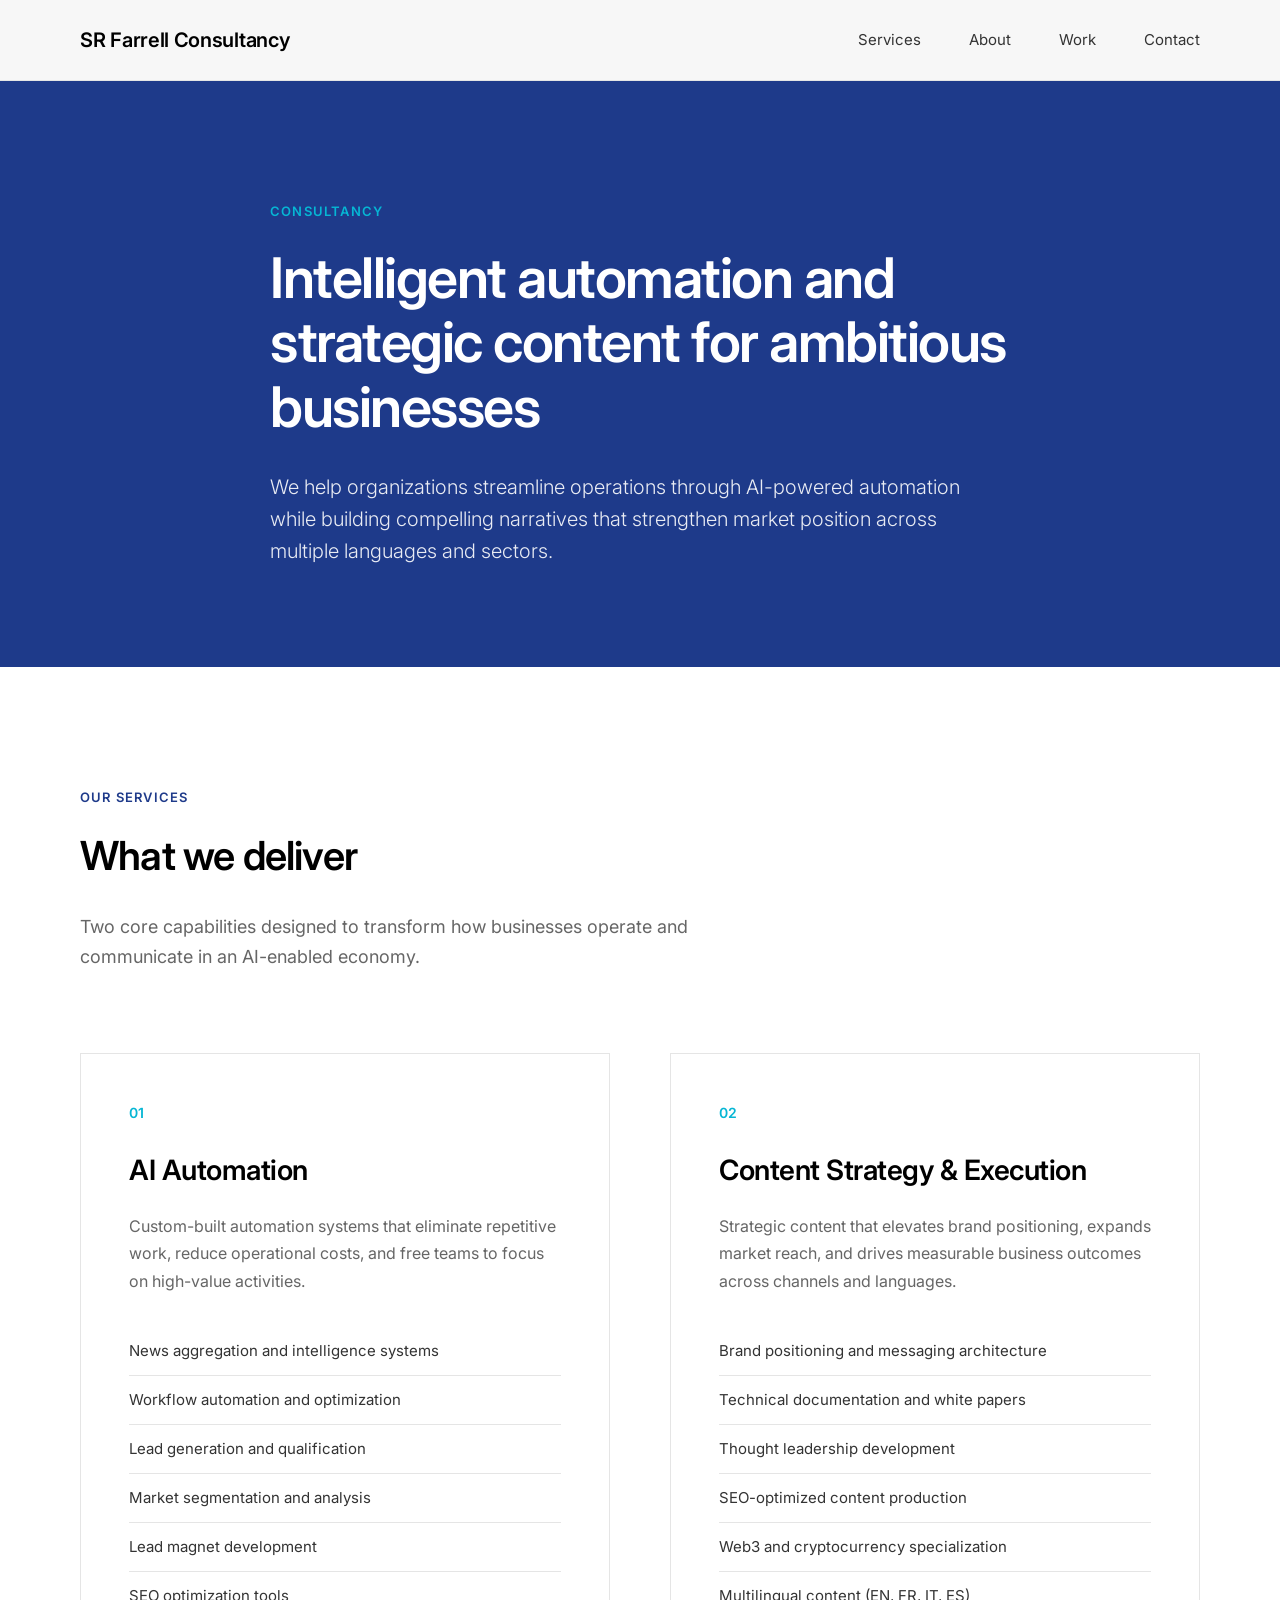
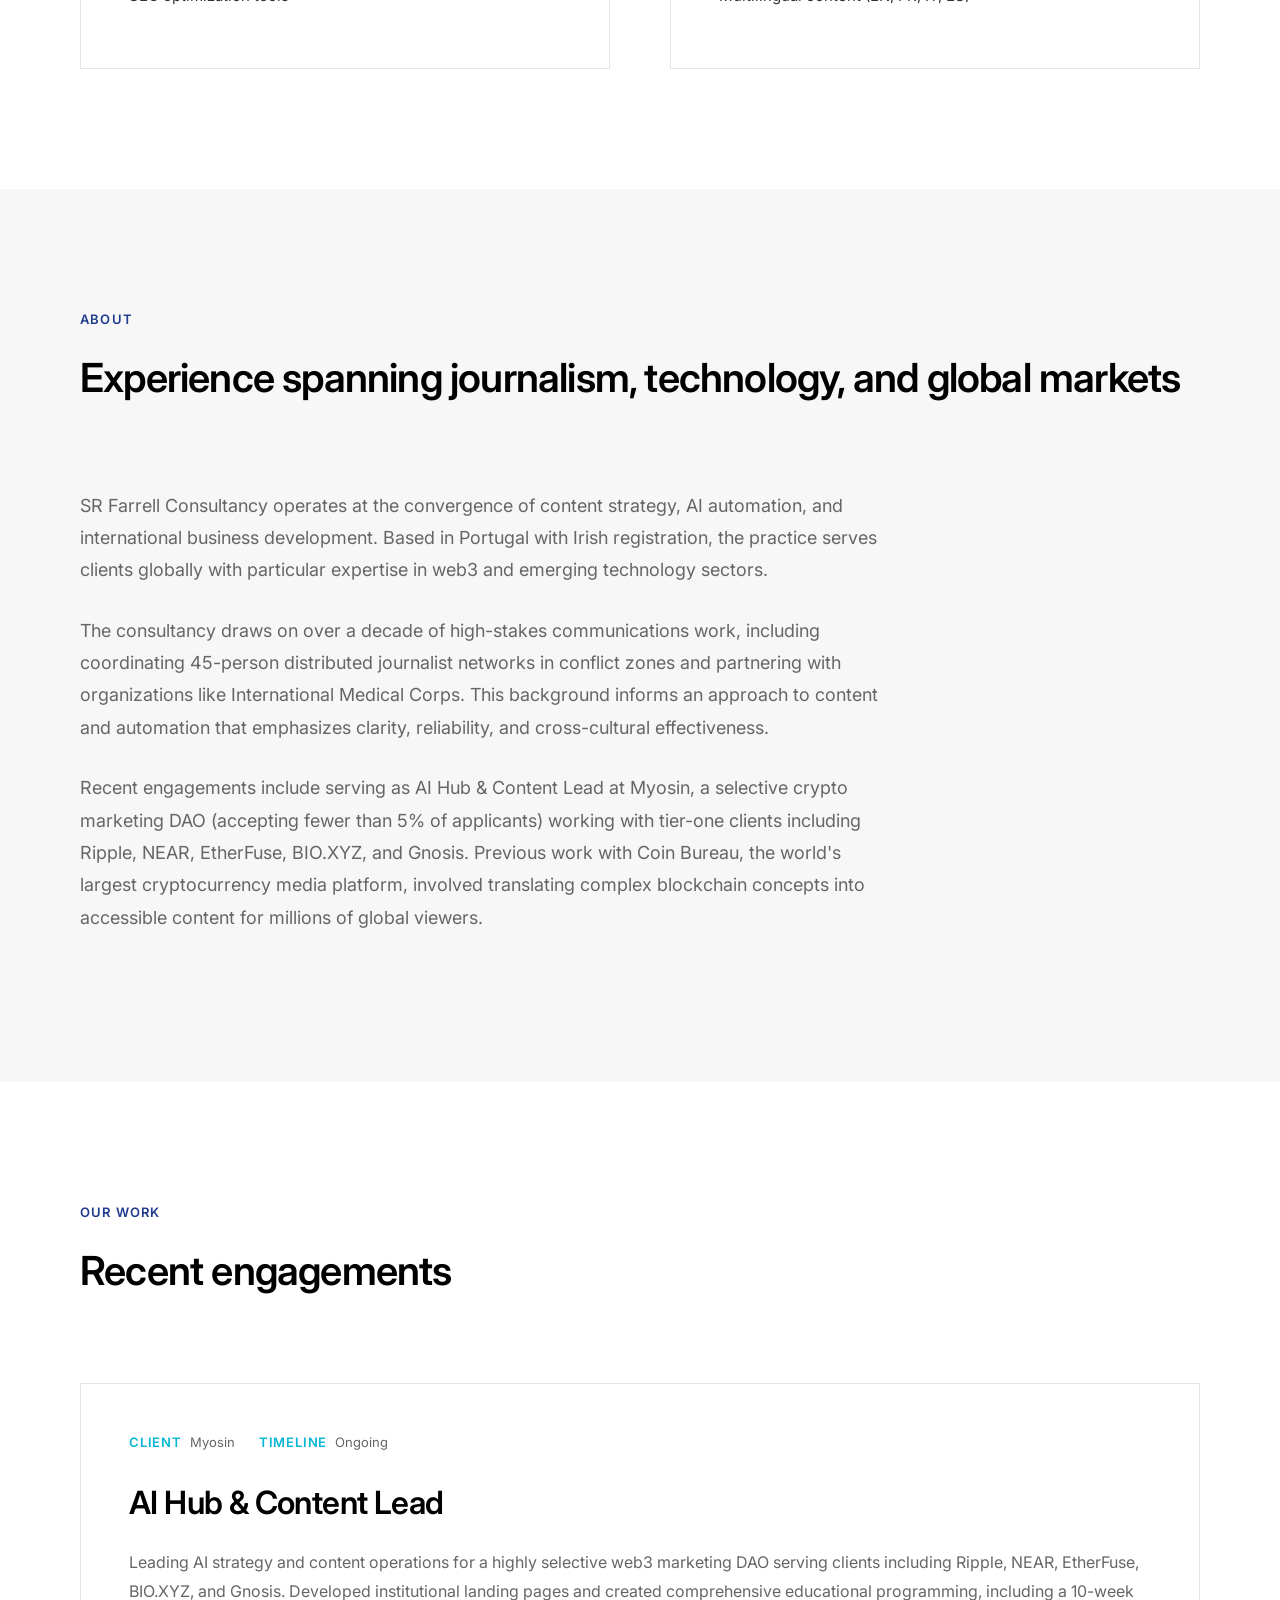
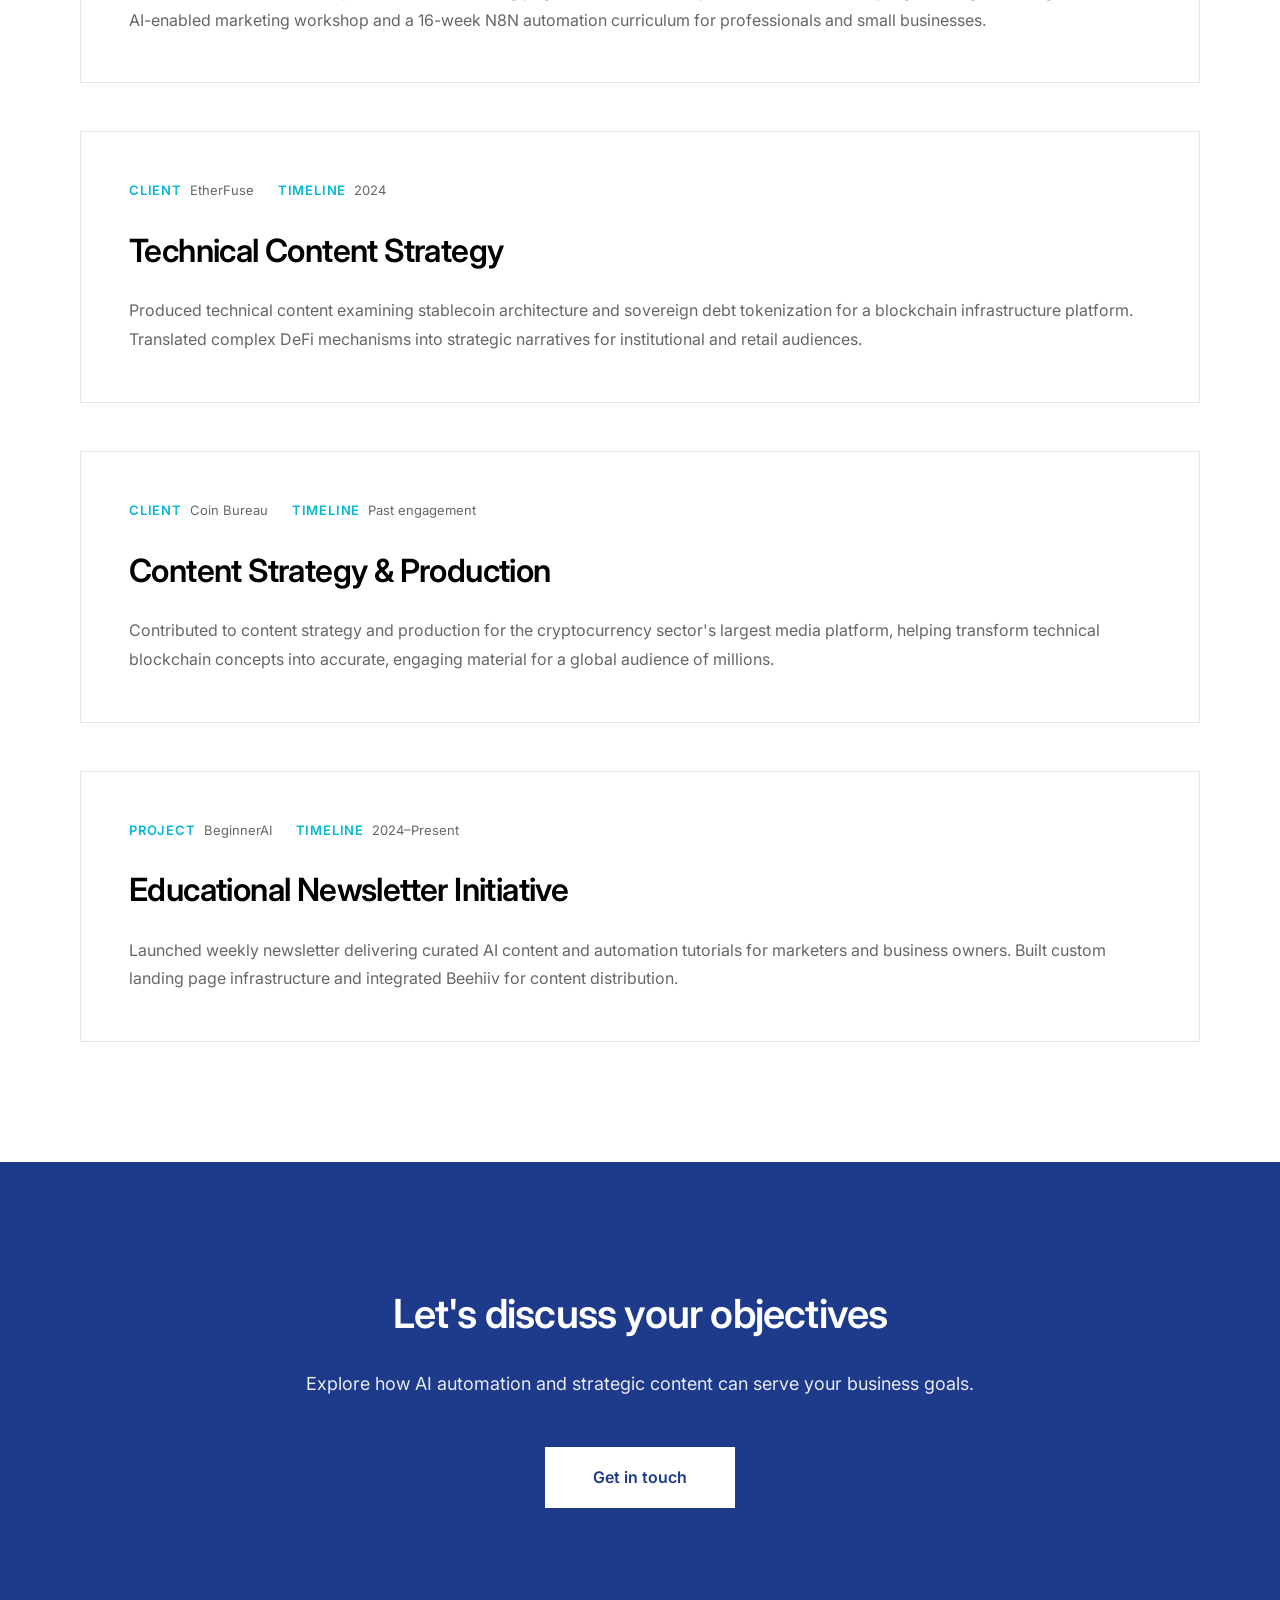
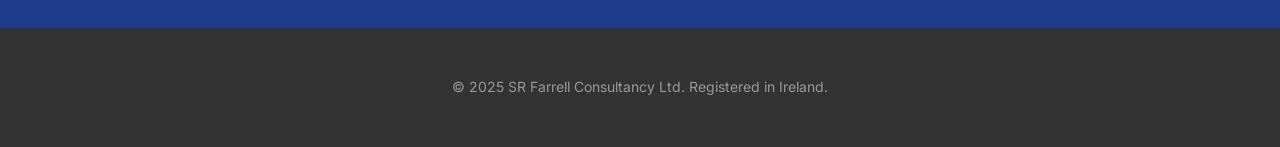
==== sr-farrell-website.html @ 165e14f1 "Initial commit - SR Farrell Consultancy website Co-Authored-By: Claude Opus 4.5 <noreply@anthropic.c" ====
<!DOCTYPE html>
<html lang="en">
<head>
    <meta charset="UTF-8">
    <meta name="viewport" content="width=device-width, initial-scale=1.0">
    <title>SR Farrell Consultancy | AI Automation & Content Strategy</title>
    <link rel="preconnect" href="https://fonts.googleapis.com">
    <link rel="preconnect" href="https://fonts.gstatic.com" crossorigin>
    <link href="https://fonts.googleapis.com/css2?family=Inter:wght@300;400;500;600;700&display=swap" rel="stylesheet">
    <style>
        * {
            margin: 0;
            padding: 0;
            box-sizing: border-box;
        }

        :root {
            --primary-blue: #1E3A8A;
            --accent-cyan: #06B6D4;
            --black: #000000;
            --dark-gray: #333333;
            --medium-gray: #666666;
            --light-gray: #f7f7f7;
            --border-gray: #e5e5e5;
        }

        body {
            font-family: 'Inter', -apple-system, BlinkMacSystemFont, sans-serif;
            color: var(--dark-gray);
            line-height: 1.6;
            background: white;
            -webkit-font-smoothing: antialiased;
        }

        .container {
            max-width: 1440px;
            margin: 0 auto;
            padding: 0 80px;
        }

        /* Navigation */
        header {
            background: var(--light-gray);
            border-bottom: 1px solid var(--border-gray);
            position: sticky;
            top: 0;
            z-index: 100;
        }

        nav {
            display: flex;
            justify-content: space-between;
            align-items: center;
            padding: 24px 80px;
            max-width: 1440px;
            margin: 0 auto;
        }

        .logo {
            font-size: 20px;
            font-weight: 600;
            color: var(--black);
            text-decoration: none;
            letter-spacing: -0.3px;
        }

        nav ul {
            display: flex;
            gap: 48px;
            list-style: none;
        }

        nav a {
            color: var(--dark-gray);
            text-decoration: none;
            font-size: 15px;
            font-weight: 400;
            transition: color 0.2s;
        }

        nav a:hover {
            color: var(--primary-blue);
        }

        /* Hero Section */
        .hero {
            padding: 120px 0 100px 0;
            background: var(--primary-blue);
        }

        .hero .container {
            max-width: 900px;
        }

        .hero-label {
            font-size: 13px;
            font-weight: 600;
            text-transform: uppercase;
            letter-spacing: 1.2px;
            color: var(--accent-cyan);
            margin-bottom: 24px;
        }

        .hero h1 {
            font-size: 56px;
            font-weight: 600;
            line-height: 1.15;
            margin-bottom: 32px;
            color: white;
            letter-spacing: -1.5px;
        }

        .hero p {
            font-size: 20px;
            line-height: 1.6;
            color: rgba(255, 255, 255, 0.9);
            font-weight: 300;
        }

        /* Services Section */
        .services {
            padding: 120px 0;
        }

        .section-header {
            margin-bottom: 80px;
        }

        .section-label {
            font-size: 13px;
            font-weight: 600;
            text-transform: uppercase;
            letter-spacing: 1.2px;
            color: var(--primary-blue);
            margin-bottom: 16px;
        }

        .section-title {
            font-size: 40px;
            font-weight: 600;
            color: var(--black);
            letter-spacing: -0.8px;
            margin-bottom: 24px;
        }

        .section-description {
            font-size: 18px;
            color: var(--medium-gray);
            line-height: 1.7;
            max-width: 700px;
        }

        .services-grid {
            display: grid;
            grid-template-columns: repeat(2, 1fr);
            gap: 60px;
        }

        .service-card {
            background: white;
            border: 1px solid var(--border-gray);
            padding: 48px;
            transition: box-shadow 0.3s;
        }

        .service-card:hover {
            box-shadow: 0 8px 24px rgba(0,0,0,0.06);
        }

        .service-number {
            font-size: 14px;
            font-weight: 600;
            color: var(--accent-cyan);
            margin-bottom: 24px;
        }

        .service-card h3 {
            font-size: 28px;
            font-weight: 600;
            color: var(--black);
            margin-bottom: 20px;
            letter-spacing: -0.5px;
        }

        .service-card p {
            font-size: 16px;
            color: var(--medium-gray);
            line-height: 1.7;
            margin-bottom: 32px;
        }

        .service-list {
            list-style: none;
        }

        .service-list li {
            padding: 12px 0;
            border-bottom: 1px solid var(--border-gray);
            font-size: 15px;
            color: var(--dark-gray);
        }

        .service-list li:last-child {
            border-bottom: none;
        }

        /* About Section */
        .about {
            padding: 120px 0;
            background: var(--light-gray);
        }

        .about-content {
            max-width: 800px;
        }

        .about-content p {
            font-size: 18px;
            line-height: 1.8;
            color: var(--medium-gray);
            margin-bottom: 28px;
        }

        /* Case Studies */
        .case-studies {
            padding: 120px 0;
        }

        .case-grid {
            display: grid;
            gap: 48px;
        }

        .case-card {
            background: white;
            border: 1px solid var(--border-gray);
            padding: 48px;
            transition: box-shadow 0.3s;
        }

        .case-card:hover {
            box-shadow: 0 8px 24px rgba(0,0,0,0.06);
        }

        .case-meta {
            display: flex;
            gap: 24px;
            margin-bottom: 24px;
            font-size: 13px;
            color: var(--medium-gray);
        }

        .case-meta-item {
            display: flex;
            align-items: center;
            gap: 8px;
        }

        .case-meta-label {
            font-weight: 600;
            color: var(--accent-cyan);
            text-transform: uppercase;
            letter-spacing: 0.8px;
        }

        .case-card h3 {
            font-size: 32px;
            font-weight: 600;
            color: var(--black);
            margin-bottom: 20px;
            letter-spacing: -0.6px;
        }

        .case-card p {
            font-size: 16px;
            line-height: 1.8;
            color: var(--medium-gray);
        }

        /* Contact Section */
        .contact {
            padding: 120px 0;
            background: var(--primary-blue);
            color: white;
            text-align: center;
        }

        .contact h2 {
            font-size: 40px;
            font-weight: 600;
            margin-bottom: 24px;
            letter-spacing: -0.8px;
        }

        .contact p {
            font-size: 18px;
            margin-bottom: 48px;
            opacity: 0.9;
        }

        .contact-button {
            display: inline-block;
            background: white;
            color: var(--primary-blue);
            padding: 18px 48px;
            text-decoration: none;
            font-size: 16px;
            font-weight: 600;
            transition: transform 0.2s;
        }

        .contact-button:hover {
            transform: translateY(-2px);
        }

        /* Footer */
        footer {
            background: var(--dark-gray);
            color: #999;
            padding: 48px 0;
            text-align: center;
        }

        footer p {
            font-size: 14px;
        }

        /* Responsive */
        @media (max-width: 1024px) {
            .container {
                padding: 0 40px;
            }

            nav {
                padding: 24px 40px;
            }

            .hero h1 {
                font-size: 44px;
            }

            .services-grid {
                grid-template-columns: 1fr;
            }
        }

        @media (max-width: 768px) {
            .container {
                padding: 0 24px;
            }

            nav {
                flex-direction: column;
                gap: 24px;
                padding: 24px;
            }

            nav ul {
                gap: 24px;
            }

            .hero {
                padding: 80px 0 60px 0;
            }

            .hero h1 {
                font-size: 36px;
            }

            .section-title {
                font-size: 32px;
            }

            .services, .about, .case-studies, .contact {
                padding: 80px 0;
            }
        }
    </style>
</head>
<body>
    <!-- Navigation -->
    <header>
        <nav>
            <a href="#" class="logo">SR Farrell Consultancy</a>
            <ul>
                <li><a href="#services">Services</a></li>
                <li><a href="#about">About</a></li>
                <li><a href="#work">Work</a></li>
                <li><a href="#contact">Contact</a></li>
            </ul>
        </nav>
    </header>

    <!-- Hero -->
    <section class="hero">
        <div class="container">
            <div class="hero-label">Consultancy</div>
            <h1>Intelligent automation and strategic content for ambitious businesses</h1>
            <p>We help organizations streamline operations through AI-powered automation while building compelling narratives that strengthen market position across multiple languages and sectors.</p>
        </div>
    </section>

    <!-- Services -->
    <section id="services" class="services">
        <div class="container">
            <div class="section-header">
                <div class="section-label">Our Services</div>
                <h2 class="section-title">What we deliver</h2>
                <p class="section-description">Two core capabilities designed to transform how businesses operate and communicate in an AI-enabled economy.</p>
            </div>

            <div class="services-grid">
                <div class="service-card">
                    <div class="service-number">01</div>
                    <h3>AI Automation</h3>
                    <p>Custom-built automation systems that eliminate repetitive work, reduce operational costs, and free teams to focus on high-value activities.</p>
                    <ul class="service-list">
                        <li>News aggregation and intelligence systems</li>
                        <li>Workflow automation and optimization</li>
                        <li>Lead generation and qualification</li>
                        <li>Market segmentation and analysis</li>
                        <li>Lead magnet development</li>
                        <li>SEO optimization tools</li>
                    </ul>
                </div>

                <div class="service-card">
                    <div class="service-number">02</div>
                    <h3>Content Strategy & Execution</h3>
                    <p>Strategic content that elevates brand positioning, expands market reach, and drives measurable business outcomes across channels and languages.</p>
                    <ul class="service-list">
                        <li>Brand positioning and messaging architecture</li>
                        <li>Technical documentation and white papers</li>
                        <li>Thought leadership development</li>
                        <li>SEO-optimized content production</li>
                        <li>Web3 and cryptocurrency specialization</li>
                        <li>Multilingual content (EN, FR, IT, ES)</li>
                    </ul>
                </div>
            </div>
        </div>
    </section>

    <!-- About -->
    <section id="about" class="about">
        <div class="container">
            <div class="section-header">
                <div class="section-label">About</div>
                <h2 class="section-title">Experience spanning journalism, technology, and global markets</h2>
            </div>
            
            <div class="about-content">
                <p>SR Farrell Consultancy operates at the convergence of content strategy, AI automation, and international business development. Based in Portugal with Irish registration, the practice serves clients globally with particular expertise in web3 and emerging technology sectors.</p>
                
                <p>The consultancy draws on over a decade of high-stakes communications work, including coordinating 45-person distributed journalist networks in conflict zones and partnering with organizations like International Medical Corps. This background informs an approach to content and automation that emphasizes clarity, reliability, and cross-cultural effectiveness.</p>
                
                <p>Recent engagements include serving as AI Hub & Content Lead at Myosin, a selective crypto marketing DAO (accepting fewer than 5% of applicants) working with tier-one clients including Ripple, NEAR, EtherFuse, BIO.XYZ, and Gnosis. Previous work with Coin Bureau, the world's largest cryptocurrency media platform, involved translating complex blockchain concepts into accessible content for millions of global viewers.</p>
            </div>
        </div>
    </section>

    <!-- Case Studies -->
    <section id="work" class="case-studies">
        <div class="container">
            <div class="section-header">
                <div class="section-label">Our Work</div>
                <h2 class="section-title">Recent engagements</h2>
            </div>

            <div class="case-grid">
                <div class="case-card">
                    <div class="case-meta">
                        <div class="case-meta-item">
                            <span class="case-meta-label">Client</span>
                            <span>Myosin</span>
                        </div>
                        <div class="case-meta-item">
                            <span class="case-meta-label">Timeline</span>
                            <span>Ongoing</span>
                        </div>
                    </div>
                    <h3>AI Hub & Content Lead</h3>
                    <p>Leading AI strategy and content operations for a highly selective web3 marketing DAO serving clients including Ripple, NEAR, EtherFuse, BIO.XYZ, and Gnosis. Developed institutional landing pages and created comprehensive educational programming, including a 10-week AI-enabled marketing workshop and a 16-week N8N automation curriculum for professionals and small businesses.</p>
                </div>

                <div class="case-card">
                    <div class="case-meta">
                        <div class="case-meta-item">
                            <span class="case-meta-label">Client</span>
                            <span>EtherFuse</span>
                        </div>
                        <div class="case-meta-item">
                            <span class="case-meta-label">Timeline</span>
                            <span>2024</span>
                        </div>
                    </div>
                    <h3>Technical Content Strategy</h3>
                    <p>Produced technical content examining stablecoin architecture and sovereign debt tokenization for a blockchain infrastructure platform. Translated complex DeFi mechanisms into strategic narratives for institutional and retail audiences.</p>
                </div>

                <div class="case-card">
                    <div class="case-meta">
                        <div class="case-meta-item">
                            <span class="case-meta-label">Client</span>
                            <span>Coin Bureau</span>
                        </div>
                        <div class="case-meta-item">
                            <span class="case-meta-label">Timeline</span>
                            <span>Past engagement</span>
                        </div>
                    </div>
                    <h3>Content Strategy & Production</h3>
                    <p>Contributed to content strategy and production for the cryptocurrency sector's largest media platform, helping transform technical blockchain concepts into accurate, engaging material for a global audience of millions.</p>
                </div>

                <div class="case-card">
                    <div class="case-meta">
                        <div class="case-meta-item">
                            <span class="case-meta-label">Project</span>
                            <span>BeginnerAI</span>
                        </div>
                        <div class="case-meta-item">
                            <span class="case-meta-label">Timeline</span>
                            <span>2024–Present</span>
                        </div>
                    </div>
                    <h3>Educational Newsletter Initiative</h3>
                    <p>Launched weekly newsletter delivering curated AI content and automation tutorials for marketers and business owners. Built custom landing page infrastructure and integrated Beehiiv for content distribution.</p>
                </div>
            </div>
        </div>
    </section>

    <!-- Contact -->
    <section id="contact" class="contact">
        <div class="container">
            <h2>Let's discuss your objectives</h2>
            <p>Explore how AI automation and strategic content can serve your business goals.</p>
            <a href="mailto:srfarrellconsultancy@gmail.com" class="contact-button">Get in touch</a>
        </div>
    </section>

    <!-- Footer -->
    <footer>
        <div class="container">
            <p>© 2025 SR Farrell Consultancy Ltd. Registered in Ireland.</p>
        </div>
    </footer>
</body>
</html>
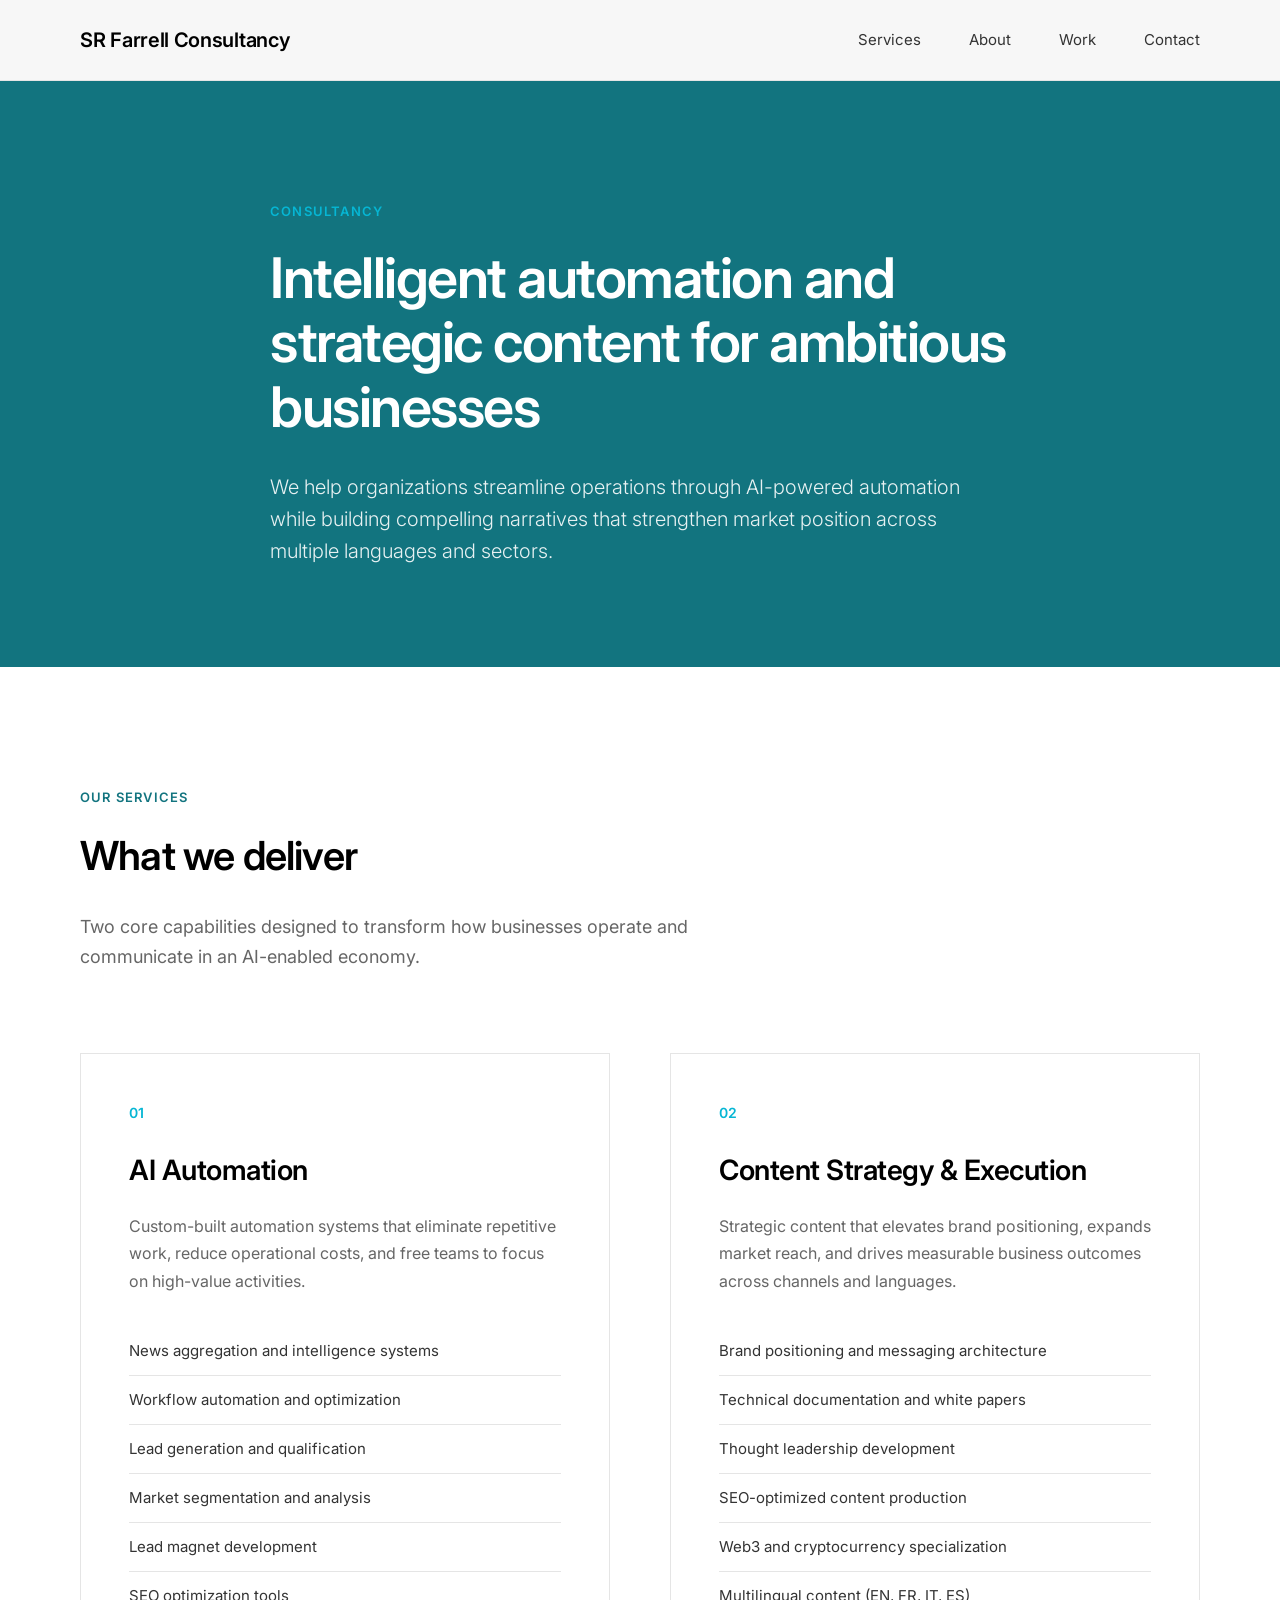
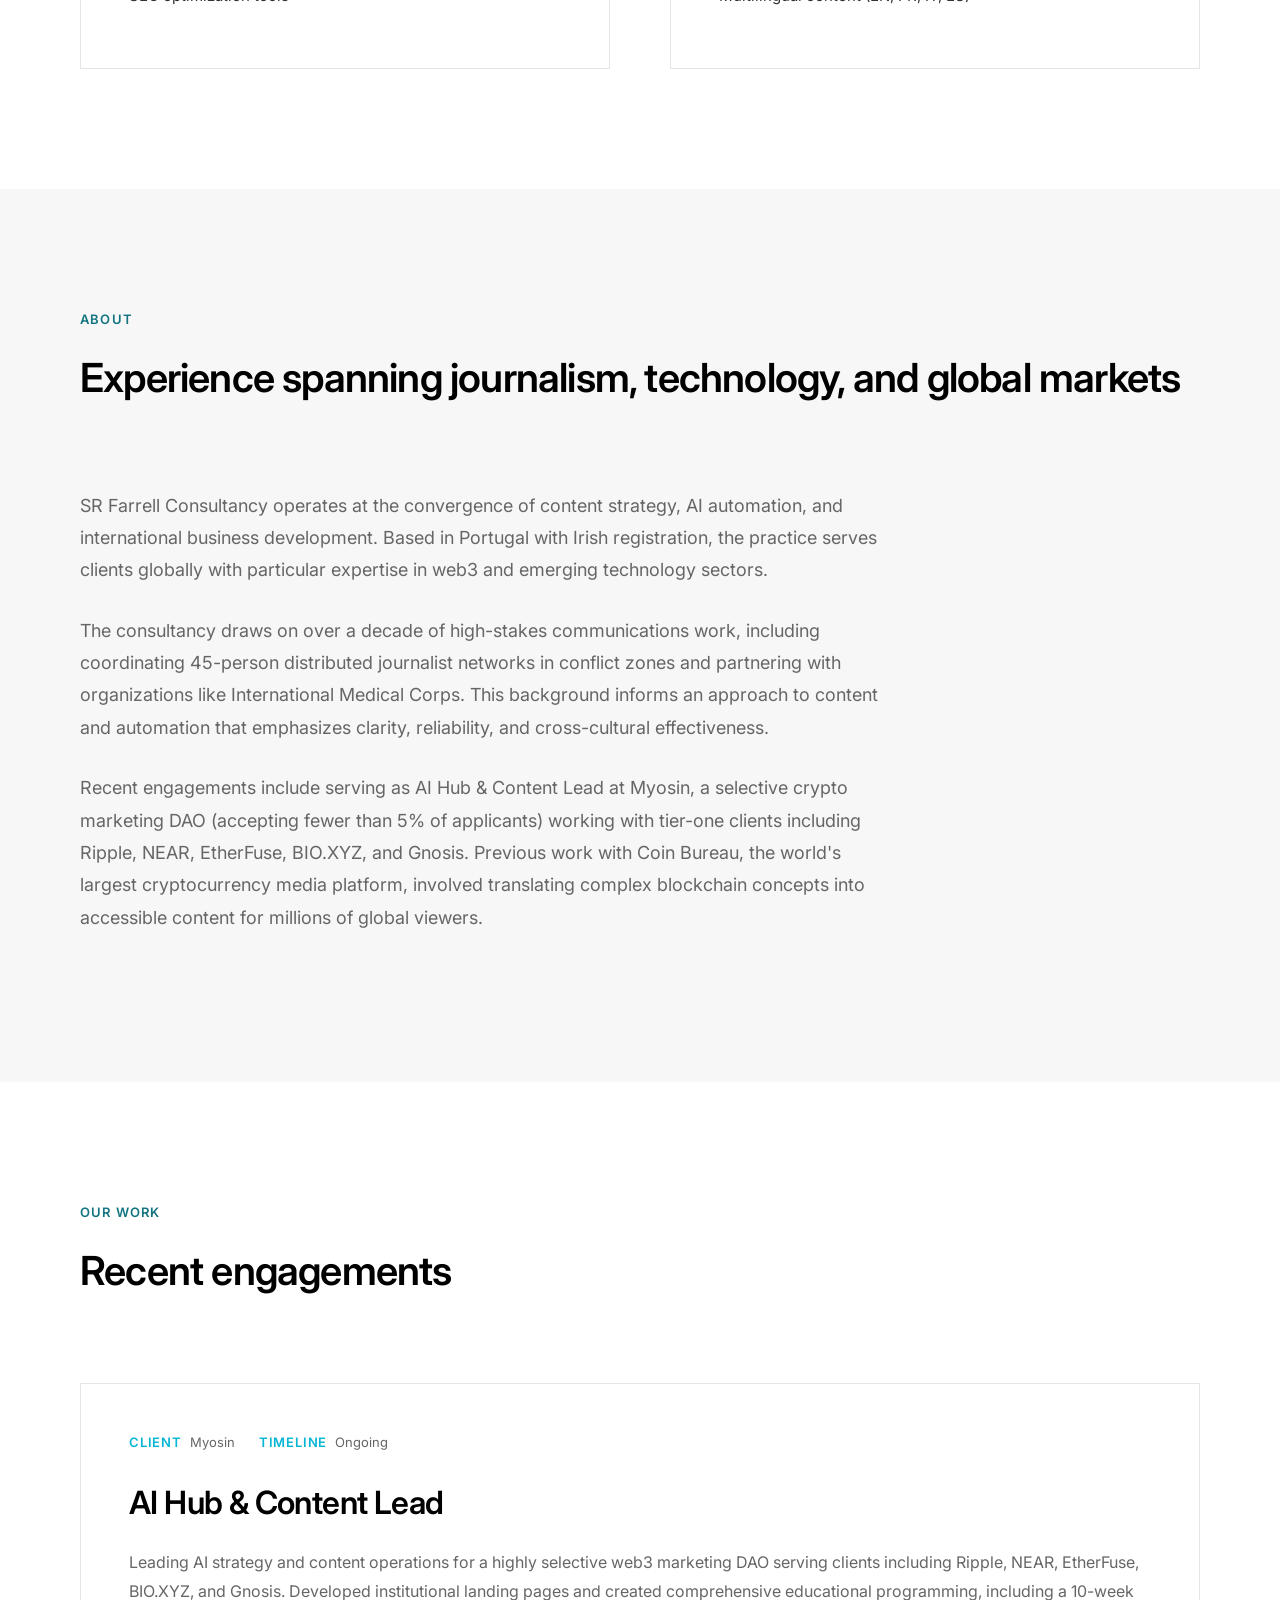
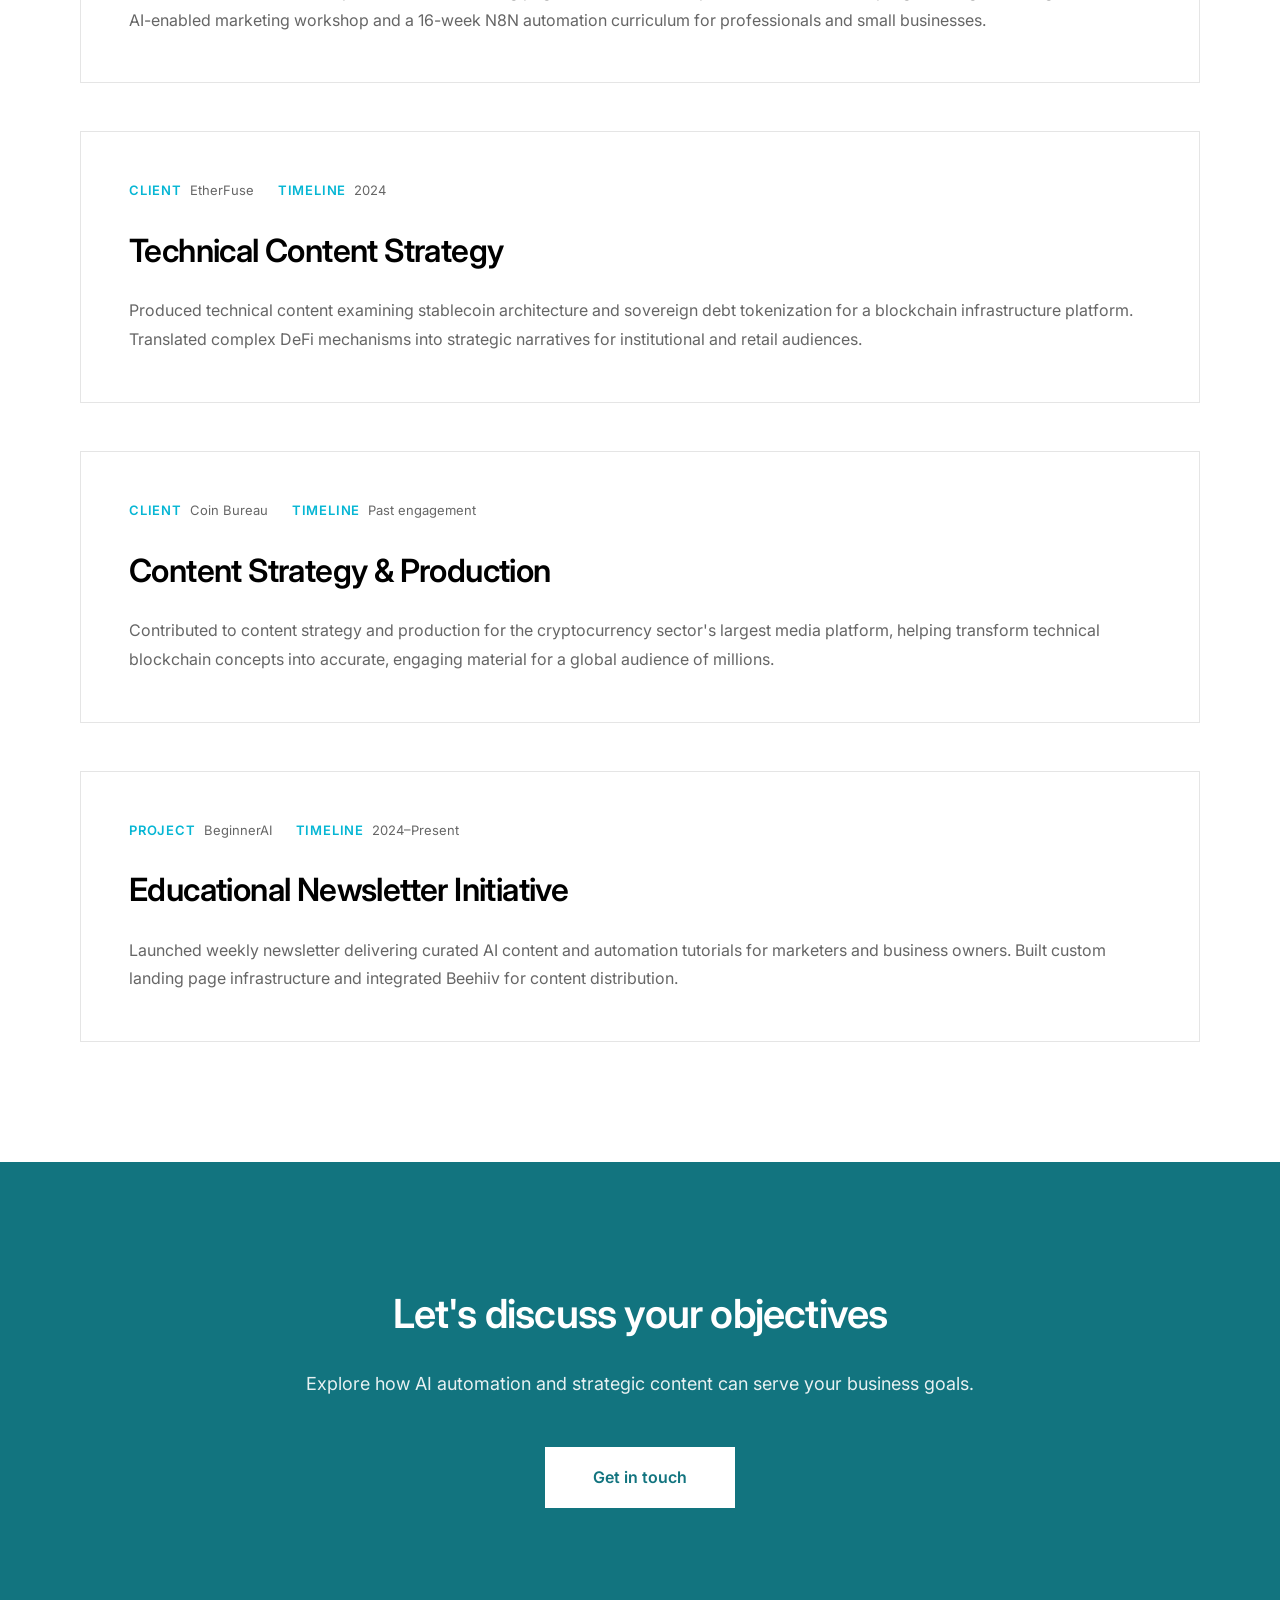
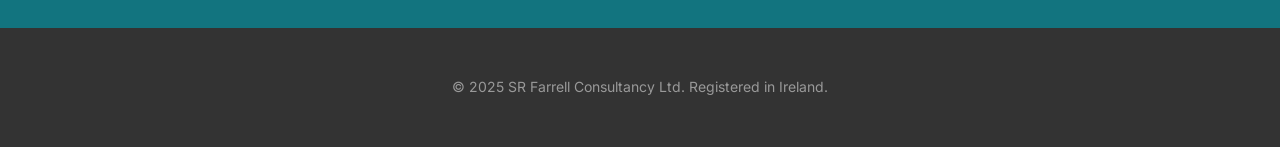
==== commit a812a4c5: "Update logo and color scheme to teal (#12747f) - Replace empty favicon2.png with actual logo image -" ====
--- a/sr-farrell-website.html
+++ b/sr-farrell-website.html
@@ -15,7 +15,7 @@
         }
 
         :root {
-            --primary-blue: #1E3A8A;
+            --primary-blue: #12747f;
             --accent-cyan: #06B6D4;
             --black: #000000;
             --dark-gray: #333333;
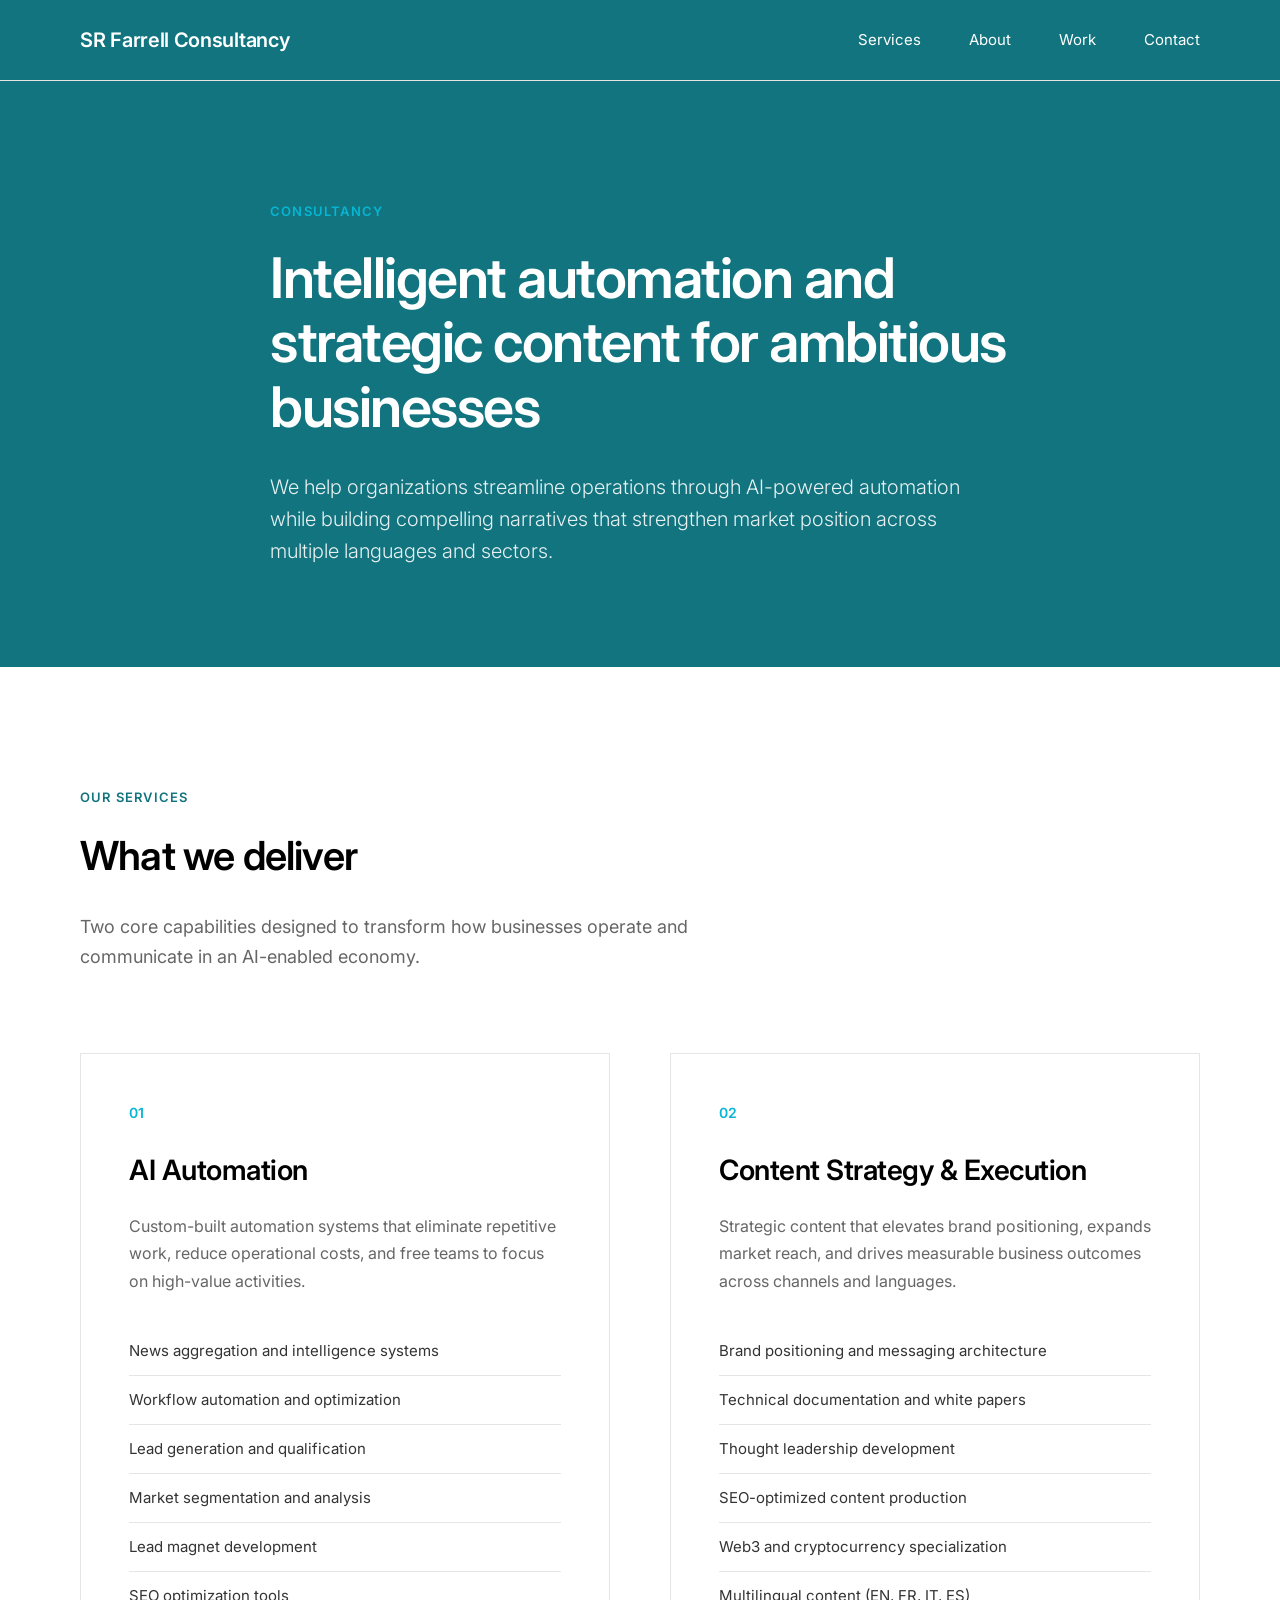
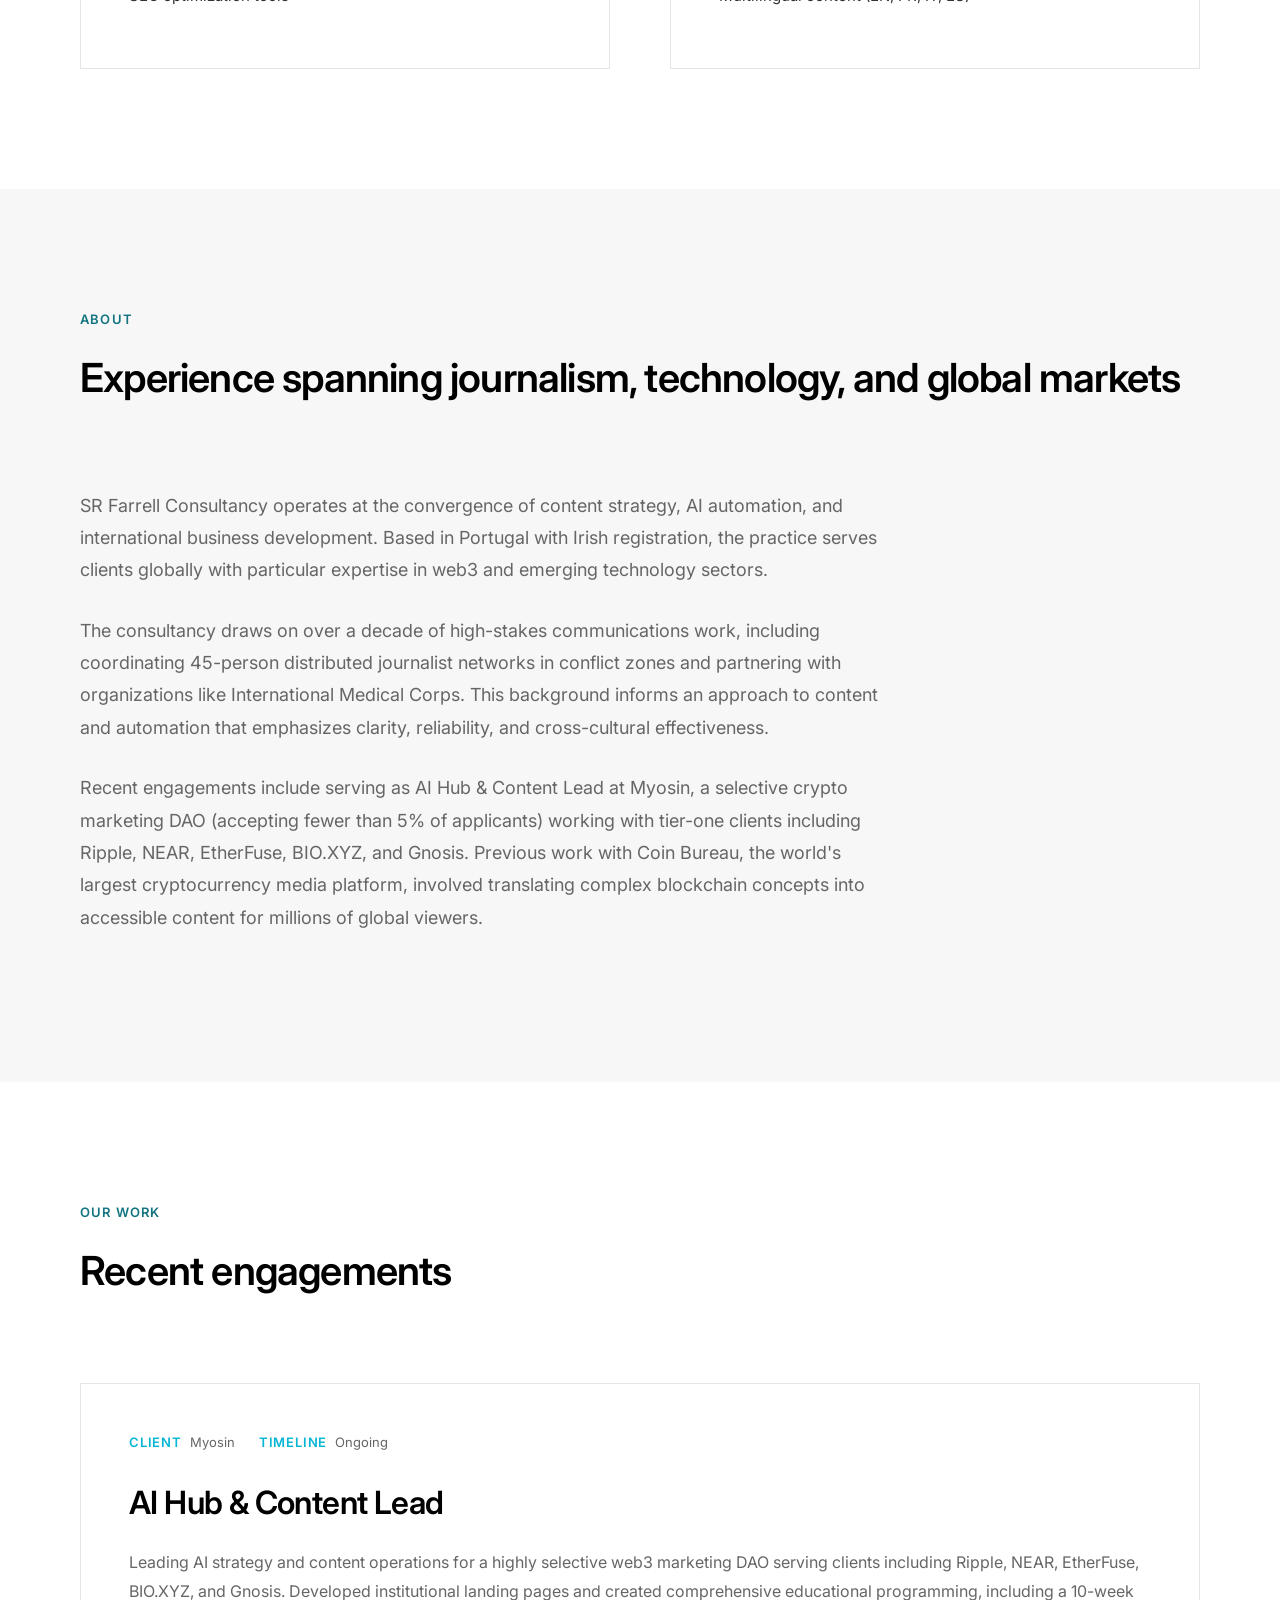
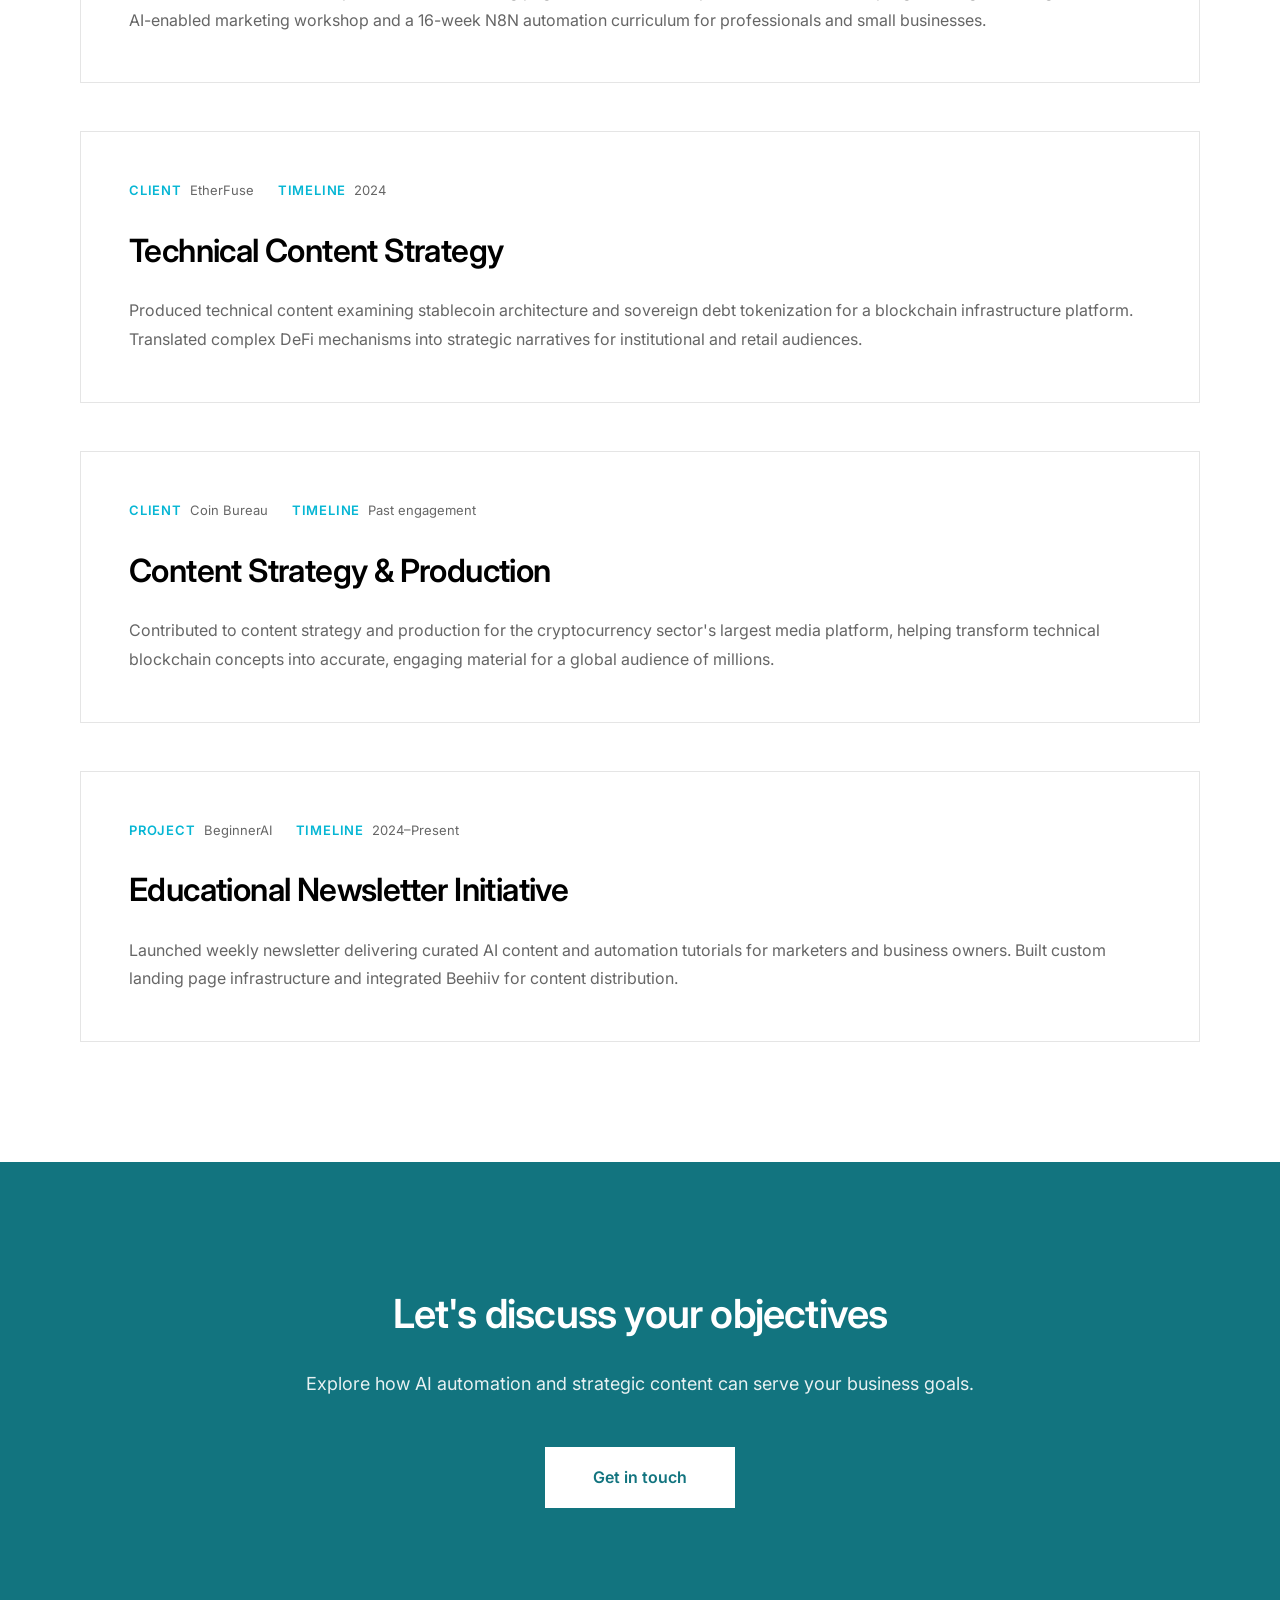
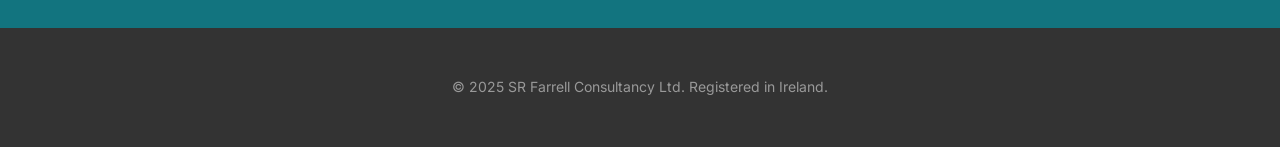
==== commit cbbec0b5: "Update header to teal background, logo to white background - Header/navigation now uses teal (#12747" ====
--- a/sr-farrell-website.html
+++ b/sr-farrell-website.html
@@ -40,7 +40,7 @@
 
         /* Navigation */
         header {
-            background: var(--light-gray);
+            background: var(--primary-blue);
             border-bottom: 1px solid var(--border-gray);
             position: sticky;
             top: 0;
@@ -59,7 +59,7 @@
         .logo {
             font-size: 20px;
             font-weight: 600;
-            color: var(--black);
+            color: white;
             text-decoration: none;
             letter-spacing: -0.3px;
         }
@@ -71,15 +71,15 @@
         }
 
         nav a {
-            color: var(--dark-gray);
+            color: white;
             text-decoration: none;
             font-size: 15px;
             font-weight: 400;
-            transition: color 0.2s;
+            transition: opacity 0.2s;
         }
 
         nav a:hover {
-            color: var(--primary-blue);
+            opacity: 0.8;
         }
 
         /* Hero Section */
